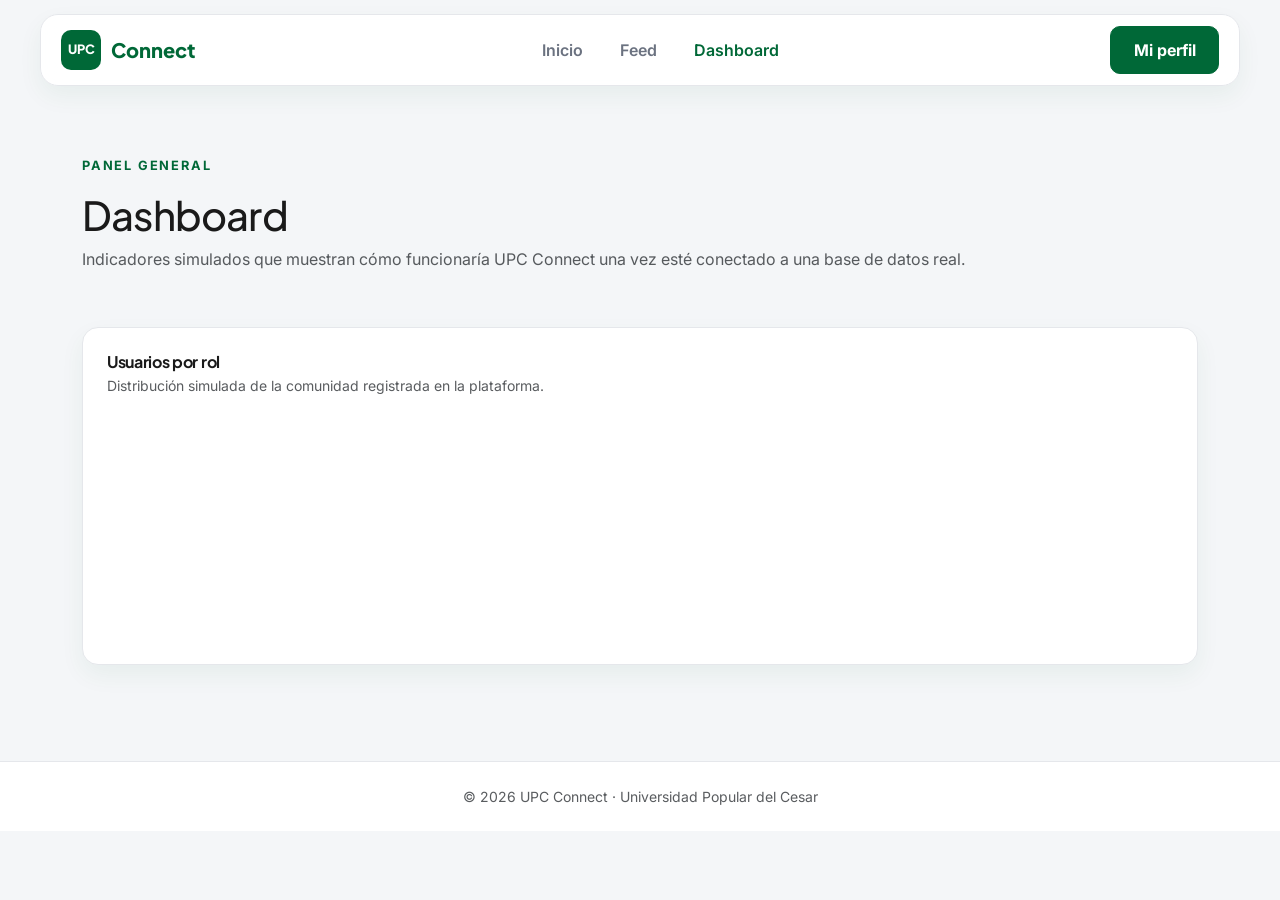
==== frontend/pages/dashboard.html @ 9cbdb517 "feat(b-fundamentos): agrega pantalla de dashboard con indicadores simulados" ====
<!doctype html>
<html lang="es">
<head>
  <meta charset="UTF-8" />
  <meta name="viewport" content="width=device-width, initial-scale=1.0" />
  <title>Dashboard | UPC Connect</title>
  <link rel="preconnect" href="https://fonts.googleapis.com" />
  <link href="https://fonts.googleapis.com/css2?family=Inter:wght@400;500;600;700;800&family=Plus+Jakarta+Sans:wght@600;700;800&display=swap" rel="stylesheet" />
  <link href="https://cdn.jsdelivr.net/npm/bootstrap@5.3.3/dist/css/bootstrap.min.css" rel="stylesheet" />
  <link href="../css/style.css" rel="stylesheet" />
</head>
<body>

  <header class="navbar-upc">
    <div class="navbar-inner">
      <nav class="navbar navbar-expand-lg p-0">
        <div class="container-fluid p-0">
          <a class="navbar-brand" href="../index.html"><span class="logo-badge">UPC</span> Connect</a>
          <button class="navbar-toggler border-0" type="button" data-bs-toggle="collapse" data-bs-target="#navbarUpc">
            <span class="navbar-toggler-icon"></span>
          </button>
          <div class="collapse navbar-collapse" id="navbarUpc">
            <ul class="navbar-nav mx-auto gap-lg-2">
              <li class="nav-item"><a class="nav-link" href="../index.html">Inicio</a></li>
              <li class="nav-item"><a class="nav-link" href="feed.html" data-pagina="feed.html">Feed</a></li>
              <li class="nav-item"><a class="nav-link active" href="dashboard.html" data-pagina="dashboard.html">Dashboard</a></li>
            </ul>
            <div class="d-flex gap-2 mt-3 mt-lg-0">
              <a href="perfil.html" class="btn btn-upc-solid">Mi perfil</a>
            </div>
          </div>
        </div>
      </nav>
    </div>
  </header>

  <main>
    <section class="pb-3">
      <div class="container">
        <p class="eyebrow">Panel general</p>
        <h1 class="mt-2">Dashboard</h1>
        <p class="text-muted">
          Indicadores simulados que muestran cómo funcionaría UPC Connect una
          vez esté conectado a una base de datos real.
        </p>
      </div>
    </section>

    <section class="pt-0">
      <div class="container">
        <div class="row g-4 mb-5" id="dashboardIndicadores"></div>

        <div class="card-upc p-4">
          <h2 class="h6 fw-bold mb-1">Usuarios por rol</h2>
          <p class="small text-muted mb-4">Distribución simulada de la comunidad registrada en la plataforma.</p>
          <div class="grafico-barras" id="dashboardGrafico"></div>
        </div>
      </div>
    </section>
  </main>

  <footer class="footer-upc mt-4">
    <div class="container py-4 text-center small text-muted">© 2026 UPC Connect · Universidad Popular del Cesar</div>
  </footer>

  <script src="https://cdn.jsdelivr.net/npm/bootstrap@5.3.3/dist/js/bootstrap.bundle.min.js"></script>
  <script src="../js/data.js"></script>
  <script src="../js/dashboard.js"></script>
  <script src="../js/main.js"></script>
</body>
</html>
---- frontend/css/style.css ----
/* ==================================================
   VARIABLES
   Colores tomados del diseño original entregado en el
   ZIP (verde institucional), organizados como variables
   CSS para mantener consistencia en todo el sitio.
   ================================================== */
:root {
  --primary-color: #006837;
  --primary-dark: #004d28;
  --secondary-color: #e8f5e9;
  --accent-color: #d2ebd9;
  --background-color: #f4f6f8;
  --text-color: #1a1a1a;
  --text-muted: #6b7280;
  --white: #ffffff;
  --border-color: #e5e7eb;
  --radius-lg: 24px;
  --radius-md: 16px;
  --radius-sm: 10px;
  --shadow-card: 0 10px 25px rgba(0, 104, 55, 0.06);
  --font-titulos: "Plus Jakarta Sans", sans-serif;
  --font-texto: "Inter", sans-serif;
}

/* ==================================================
   ESTILOS GENERALES
   ================================================== */
* {
  box-sizing: border-box;
}

html {
  scroll-behavior: smooth;
}

body {
  font-family: var(--font-texto);
  background-color: var(--background-color);
  color: var(--text-color);
  padding-top: 84px; /* espacio para navbar fija */
}

h1,
h2,
h3,
h4,
.font-titulo {
  font-family: var(--font-titulos);
  letter-spacing: -0.02em;
}

a {
  text-decoration: none;
}

.text-upc {
  color: var(--primary-color) !important;
}

.bg-upc {
  background-color: var(--primary-color) !important;
}

.bg-upc-suave {
  background-color: var(--secondary-color) !important;
}

section {
  padding: 72px 0;
}

.seccion-blanca {
  background-color: var(--white);
}

.eyebrow {
  font-size: 0.8rem;
  font-weight: 700;
  text-transform: uppercase;
  letter-spacing: 0.14em;
  color: var(--primary-color);
}

/* ==================================================
   BOTONES
   ================================================== */
.btn-upc-solid {
  background-color: var(--primary-color);
  color: var(--white);
  border: 1px solid var(--primary-color);
  border-radius: var(--radius-sm);
  font-weight: 700;
  padding: 0.7rem 1.4rem;
  transition: 0.2s ease;
}
.btn-upc-solid:hover {
  background-color: var(--primary-dark);
  border-color: var(--primary-dark);
  color: var(--white);
}
.btn-upc-solid:disabled {
  opacity: 0.7;
}

.btn-upc-outline {
  background-color: transparent;
  color: var(--primary-color);
  border: 1px solid var(--primary-color);
  border-radius: var(--radius-sm);
  font-weight: 700;
  padding: 0.7rem 1.4rem;
  transition: 0.2s ease;
}
.btn-upc-outline:hover {
  background-color: var(--secondary-color);
  color: var(--primary-color);
}
.btn-upc-outline:disabled {
  opacity: 0.7;
}

/* ==================================================
   NAVBAR
   ================================================== */
.navbar-upc {
  position: fixed;
  top: 0;
  left: 0;
  right: 0;
  z-index: 1030;
  padding: 14px 0;
}

.navbar-upc .navbar-inner {
  max-width: 1200px;
  margin: 0 auto;
  background: rgba(255, 255, 255, 0.92);
  backdrop-filter: blur(14px);
  border: 1px solid var(--border-color);
  border-radius: 18px;
  padding: 10px 20px;
  box-shadow: var(--shadow-card);
}

.navbar-upc .navbar-brand {
  display: flex;
  align-items: center;
  gap: 10px;
  font-family: var(--font-titulos);
  font-weight: 800;
  color: var(--primary-color);
}

.navbar-upc .logo-badge {
  width: 40px;
  height: 40px;
  display: grid;
  place-items: center;
  background: var(--primary-color);
  color: var(--white);
  font-weight: 800;
  font-size: 0.8rem;
  border-radius: 10px;
}

.navbar-upc .nav-link {
  font-weight: 600;
  color: var(--text-muted);
  padding: 0.5rem 0.9rem !important;
}

.navbar-upc .nav-link:hover,
.navbar-upc .nav-link.active {
  color: var(--primary-color);
}

/* ==================================================
   HERO
   ================================================== */
.hero {
  position: relative;
  overflow: hidden;
  padding: 60px 0 40px;
}

.hero-badge {
  display: inline-flex;
  align-items: center;
  gap: 8px;
  background: var(--secondary-color);
  border: 1px solid var(--accent-color);
  color: var(--primary-color);
  font-size: 0.8rem;
  font-weight: 700;
  padding: 8px 16px;
  border-radius: 999px;
}

.hero h1 {
  font-size: 2.6rem;
  font-weight: 800;
  line-height: 1.1;
}

.hero .destacado {
  color: var(--primary-color);
}

.hero p.lead {
  color: var(--text-muted);
  font-size: 1.05rem;
}

.avatares-mini {
  display: flex;
}
.avatares-mini .avatar-circle {
  width: 32px;
  height: 32px;
  font-size: 0.65rem;
  border: 2px solid var(--white);
  margin-left: -10px;
}
.avatares-mini .avatar-circle:first-child {
  margin-left: 0;
}

/* Tarjeta flotante del hero (simula vista previa del feed) */
.feed-preview {
  border-radius: var(--radius-lg);
  border: 1px solid var(--border-color);
  background: var(--white);
  box-shadow: 0 20px 45px rgba(0, 0, 0, 0.1);
  overflow: hidden;
  animation: flotar 5s ease-in-out infinite;
}

@keyframes flotar {
  0%,
  100% {
    transform: translateY(0);
  }
  50% {
    transform: translateY(-10px);
  }
}

@media (prefers-reduced-motion: reduce) {
  .feed-preview {
    animation: none;
  }
}

/* ==================================================
   TARJETAS (genéricas, usadas en varias páginas)
   ================================================== */
.card-upc {
  background: var(--white);
  border: 1px solid var(--border-color);
  border-radius: var(--radius-md);
  box-shadow: var(--shadow-card);
  transition: 0.2s ease;
}

.card-upc:hover {
  transform: translateY(-4px);
  box-shadow: 0 16px 32px rgba(0, 104, 55, 0.1);
}

.icon-box {
  width: 52px;
  height: 52px;
  display: grid;
  place-items: center;
  background: var(--secondary-color);
  color: var(--primary-color);
  border-radius: var(--radius-sm);
  font-size: 1.4rem;
}

.avatar-circle {
  width: 56px;
  height: 56px;
  border-radius: 50%;
  background: var(--primary-color);
  color: var(--white);
  display: grid;
  place-items: center;
  font-weight: 700;
  font-size: 0.9rem;
}

.avatar-sm {
  width: 40px;
  height: 40px;
  font-size: 0.75rem;
}

.avatar-lg {
  width: 96px;
  height: 96px;
  font-size: 1.6rem;
}

.skill-tag {
  background: var(--background-color);
  border: 1px solid var(--border-color);
  color: var(--text-muted);
  font-size: 0.72rem;
  font-weight: 600;
  padding: 5px 11px;
  border-radius: 999px;
}

.badge-upc {
  display: inline-block;
  background: var(--secondary-color);
  color: var(--primary-color);
  font-size: 0.7rem;
  font-weight: 700;
  padding: 4px 12px;
  border-radius: 999px;
}

.project-cover {
  height: 130px;
  width: 100%;
}

/* ==================================================
   UPC TALENT MATCH
   ================================================== */
.match-badge {
  font-size: 0.7rem;
  font-weight: 800;
  padding: 5px 10px;
  border-radius: 999px;
  white-space: nowrap;
}

.match-alto {
  background: var(--secondary-color);
  color: var(--primary-color);
}
.match-medio {
  background: #fff4d6;
  color: #8a6900;
}
.match-bajo {
  background: #f1f2f4;
  color: var(--text-muted);
}

.progress-upc {
  width: 100%;
  height: 8px;
  border-radius: 999px;
  background: var(--background-color);
  overflow: hidden;
}
.progress-upc-bar {
  height: 100%;
  border-radius: 999px;
  transition: width 0.4s ease;
}
.progress-upc-bar.match-alto {
  background: var(--primary-color);
}
.progress-upc-bar.match-medio {
  background: #e6b800;
}
.progress-upc-bar.match-bajo {
  background: #b0b6bf;
}

.talent-match-flow {
  display: flex;
  align-items: center;
  justify-content: center;
  gap: 18px;
  flex-wrap: wrap;
}
.talent-match-flow .paso {
  background: var(--white);
  border: 1px solid var(--border-color);
  border-radius: var(--radius-md);
  padding: 20px 26px;
  text-align: center;
  min-width: 150px;
  box-shadow: var(--shadow-card);
}
.talent-match-flow .flecha {
  font-size: 1.6rem;
  color: var(--primary-color);
  font-weight: 800;
}

/* ==================================================
   FEED
   ================================================== */
.btn-like {
  background: none;
  border: none;
  font-weight: 700;
  color: var(--text-muted);
  font-size: 0.85rem;
}
.btn-like.activo {
  color: var(--primary-color);
}
.btn-comentar {
  background: none;
  border: none;
  color: var(--text-muted);
  font-size: 0.85rem;
  font-weight: 600;
}

/* ==================================================
   FORMULARIOS (login / registro)
   ================================================== */
.form-upc {
  background: var(--white);
  border: 1px solid var(--border-color);
  border-radius: var(--radius-lg);
  padding: 40px;
  box-shadow: var(--shadow-card);
}

.form-upc .form-control,
.form-upc .form-select {
  border-radius: var(--radius-sm);
  padding: 0.65rem 0.9rem;
  border: 1px solid var(--border-color);
}
.form-upc .form-control:focus,
.form-upc .form-select:focus {
  border-color: var(--primary-color);
  box-shadow: 0 0 0 3px rgba(0, 104, 55, 0.12);
}

/* ==================================================
   DASHBOARD
   ================================================== */
.grafico-barras {
  display: flex;
  align-items: flex-end;
  justify-content: space-around;
  gap: 20px;
  height: 220px;
  padding-top: 20px;
}
.barra-grupo {
  display: flex;
  flex-direction: column;
  align-items: center;
  justify-content: flex-end;
  height: 100%;
  flex: 1;
}
.barra {
  width: 100%;
  max-width: 64px;
  background: linear-gradient(180deg, var(--primary-color), var(--primary-dark));
  border-radius: 10px 10px 0 0;
  display: flex;
  align-items: flex-start;
  justify-content: center;
  min-height: 24px;
  transition: height 0.5s ease;
}
.barra-valor {
  color: var(--white);
  font-size: 0.65rem;
  font-weight: 700;
  margin-top: 6px;
}
.barra-etiqueta {
  margin-top: 10px;
  font-size: 0.75rem;
  color: var(--text-muted);
  text-align: center;
  font-weight: 600;
}

/* ==================================================
   FOOTER
   ================================================== */
.footer-upc {
  background: var(--white);
  border-top: 1px solid var(--border-color);
}
.footer-upc a {
  color: var(--text-muted);
  font-size: 0.9rem;
}
.footer-upc a:hover {
  color: var(--primary-color);
}
.footer-upc h6 {
  font-weight: 800;
  color: var(--text-color);
}

/* ==================================================
   RESPONSIVE
   ================================================== */
@media (max-width: 991px) {
  .hero h1 {
    font-size: 2.1rem;
  }
  section {
    padding: 52px 0;
  }
}

@media (max-width: 767px) {
  body {
    padding-top: 76px;
  }
  .form-upc {
    padding: 26px;
  }
  .talent-match-flow {
    flex-direction: column;
  }
  .talent-match-flow .flecha {
    transform: rotate(90deg);
  }
}
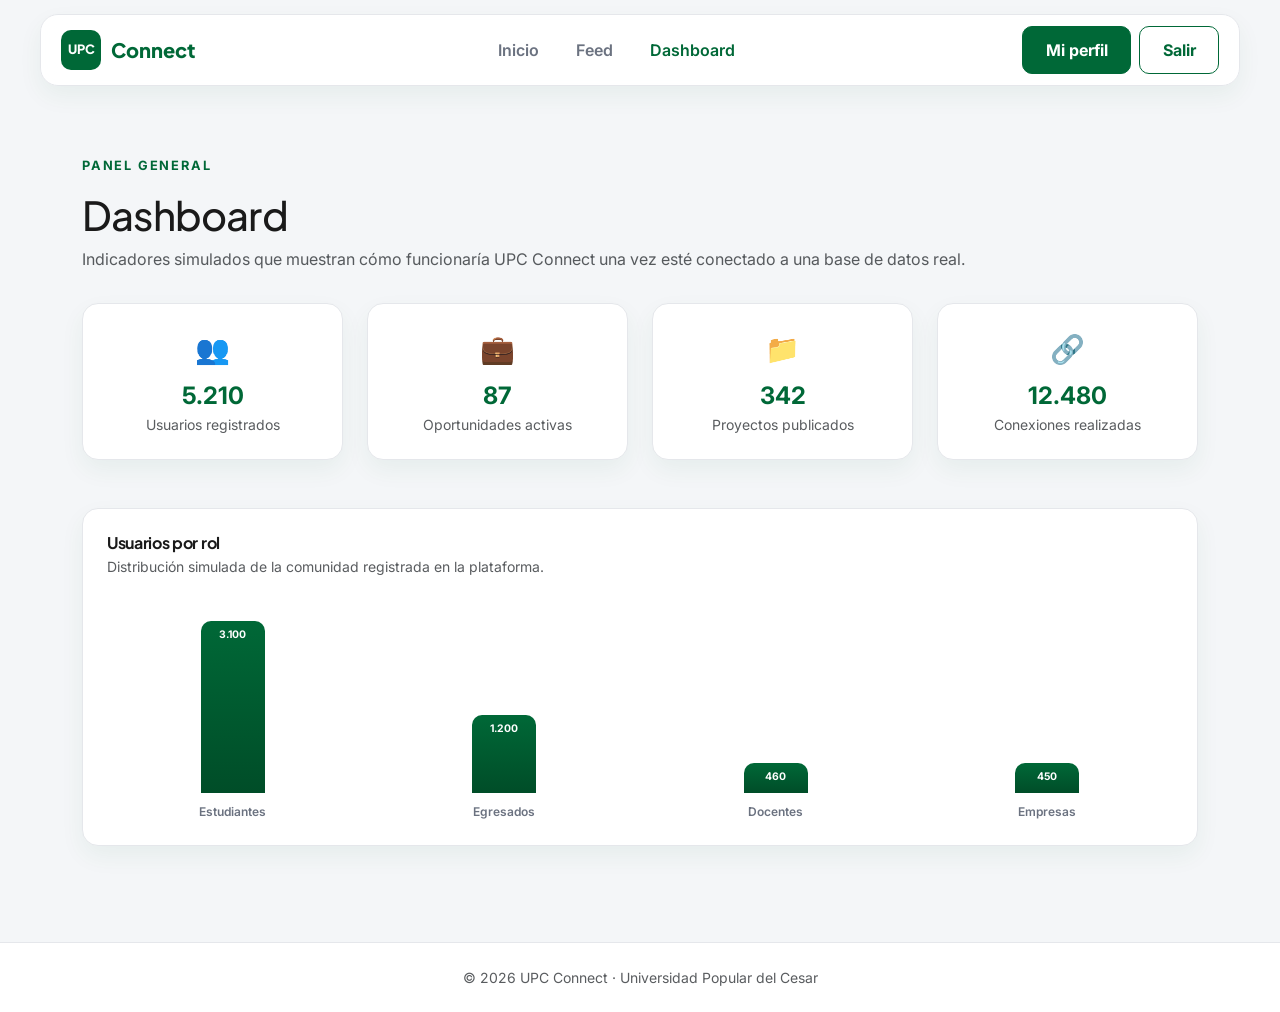
==== commit 221e8c9b: "feat(guard): redirige a login y agrega botón de cerrar sesión en páginas internas" ====
--- a/frontend/pages/dashboard.html
+++ b/frontend/pages/dashboard.html
@@ -27,6 +27,7 @@
             </ul>
             <div class="d-flex gap-2 mt-3 mt-lg-0">
               <a href="perfil.html" class="btn btn-upc-solid">Mi perfil</a>
+              <a href="login.html" class="btn btn-upc-outline" id="btnCerrarSesion">Salir</a>
             </div>
           </div>
         </div>
@@ -65,6 +66,7 @@
 
   <script src="https://cdn.jsdelivr.net/npm/bootstrap@5.3.3/dist/js/bootstrap.bundle.min.js"></script>
   <script src="../js/data.js"></script>
+  <script src="../js/storage.js"></script>
   <script src="../js/dashboard.js"></script>
   <script src="../js/main.js"></script>
 </body>
--- a/frontend/css/style.css
+++ b/frontend/css/style.css
@@ -91,15 +91,21 @@
   border-radius: var(--radius-sm);
   font-weight: 700;
   padding: 0.7rem 1.4rem;
-  transition: 0.2s ease;
+  transition: background-color 0.2s ease, border-color 0.2s ease, transform 0.15s ease;
 }
 .btn-upc-solid:hover {
   background-color: var(--primary-dark);
   border-color: var(--primary-dark);
   color: var(--white);
 }
+/* :active = mientras el usuario mantiene presionado el botón (feedback táctil) */
+.btn-upc-solid:active {
+  transform: scale(0.97);
+}
 .btn-upc-solid:disabled {
-  opacity: 0.7;
+  opacity: 0.6;
+  cursor: not-allowed;
+  transform: none;
 }
 
 .btn-upc-outline {
@@ -109,14 +115,19 @@
   border-radius: var(--radius-sm);
   font-weight: 700;
   padding: 0.7rem 1.4rem;
-  transition: 0.2s ease;
+  transition: background-color 0.2s ease, color 0.2s ease, transform 0.15s ease;
 }
 .btn-upc-outline:hover {
   background-color: var(--secondary-color);
   color: var(--primary-color);
 }
+.btn-upc-outline:active {
+  transform: scale(0.97);
+}
 .btn-upc-outline:disabled {
-  opacity: 0.7;
+  opacity: 0.6;
+  cursor: not-allowed;
+  transform: none;
 }
 
 /* ==================================================
@@ -259,12 +270,15 @@
   border: 1px solid var(--border-color);
   border-radius: var(--radius-md);
   box-shadow: var(--shadow-card);
-  transition: 0.2s ease;
+  /* Se listan las propiedades explícitas (en vez de "transition: 0.2s ease" genérico)
+     para que solo animen transform, sombra y borde — más control y más fácil de explicar */
+  transition: transform 0.25s ease, box-shadow 0.25s ease, border-color 0.25s ease;
 }
 
 .card-upc:hover {
   transform: translateY(-4px);
-  box-shadow: 0 16px 32px rgba(0, 104, 55, 0.1);
+  border-color: var(--accent-color);
+  box-shadow: 0 18px 36px rgba(0, 104, 55, 0.14);
 }
 
 .icon-box {
@@ -356,6 +370,9 @@
   height: 8px;
   border-radius: 999px;
   background: var(--background-color);
+  /* Sombra hacia adentro para que el "track" se vea como un canal hundido,
+     no como un rectángulo plano */
+  box-shadow: inset 0 1px 2px rgba(0, 0, 0, 0.06);
   overflow: hidden;
 }
 .progress-upc-bar {
@@ -419,24 +436,33 @@
 /* ==================================================
    FORMULARIOS (login / registro)
    ================================================== */
-.form-upc {
-  background: var(--white);
-  border: 1px solid var(--border-color);
-  border-radius: var(--radius-lg);
-  padding: 40px;
-  box-shadow: var(--shadow-card);
-}
-
 .form-upc .form-control,
 .form-upc .form-select {
   border-radius: var(--radius-sm);
   padding: 0.65rem 0.9rem;
   border: 1px solid var(--border-color);
+  transition: border-color 0.2s ease, box-shadow 0.2s ease;
 }
 .form-upc .form-control:focus,
 .form-upc .form-select:focus {
   border-color: var(--primary-color);
   box-shadow: 0 0 0 3px rgba(0, 104, 55, 0.12);
+}
+/* Bootstrap agrega la clase "is-invalid" automáticamente cuando un campo
+   falla la validación (o nosotros la agregamos a mano en auth.js).
+   Antes no tenía estilo propio dentro de .form-upc — solo el borde rojo
+   por defecto de Bootstrap, muy sutil. Aquí lo reforzamos. */
+.form-upc .form-control.is-invalid,
+.form-upc .form-select.is-invalid {
+  border-color: #d64545;
+}
+.form-upc .form-control.is-invalid:focus,
+.form-upc .form-select.is-invalid:focus {
+  box-shadow: 0 0 0 3px rgba(214, 69, 69, 0.15);
+}
+.form-upc .invalid-feedback {
+  font-weight: 600;
+  color: #d64545;
 }
 
 /* ==================================================
